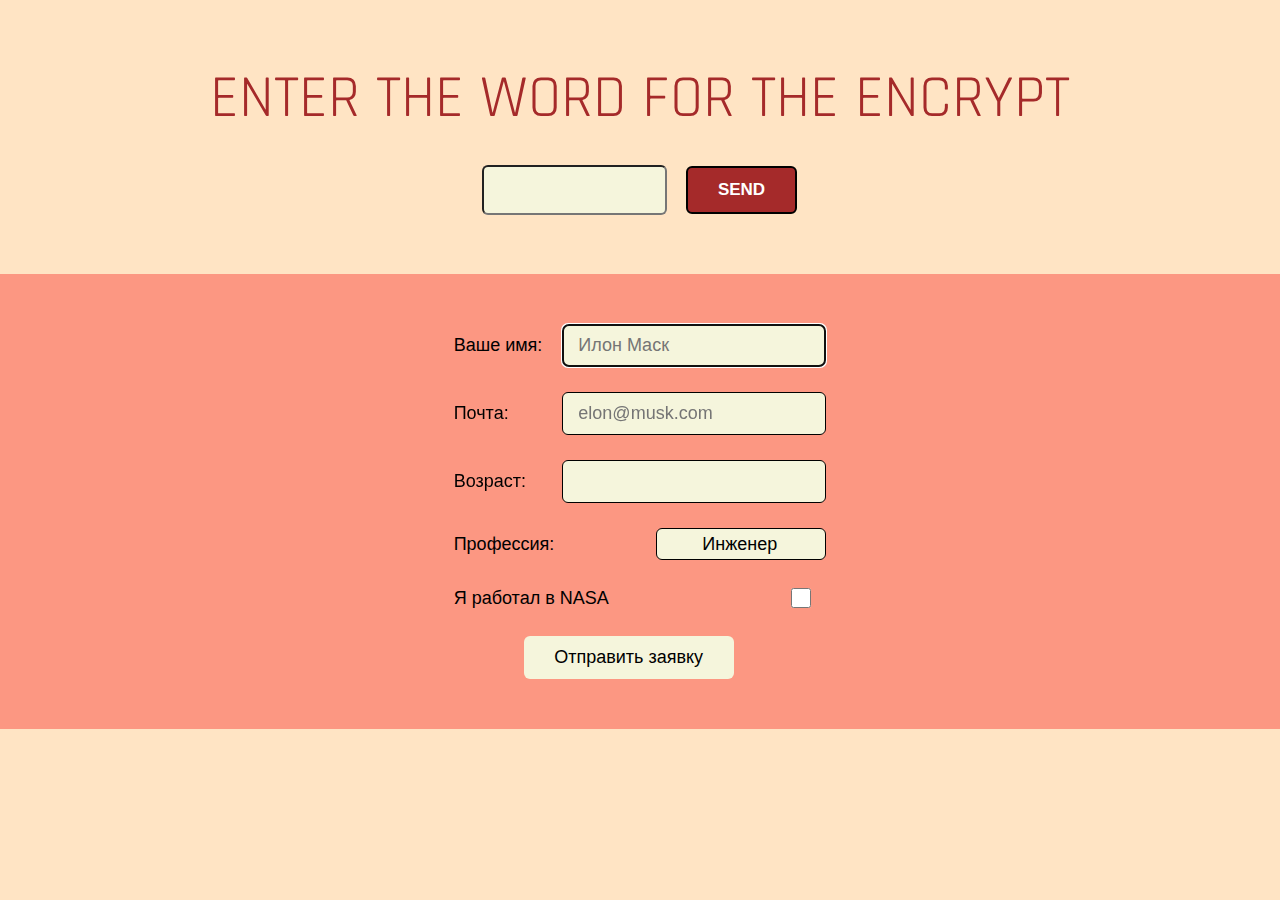
==== index.html @ e7bf3984 "end day reading" ====
<!DOCTYPE html>
<html>
  <head>
    <meta charset="utf-8">
    <title>Encrypt</title>
    <link rel="stylesheet" type="text/css" href="style.css">
    <link rel="icon" href="naruto.png" type="image/x-icon">

    <link rel="preconnect" href="https://fonts.googleapis.com">
    <link rel="preconnect" href="https://fonts.gstatic.com" crossorigin>
    <link href="https://fonts.googleapis.com/css2?family=Rajdhani:wght@300;400&display=swap" rel="stylesheet">

    <script type="text/javascript" src="script.js"></script>
    <script type="text/javascript" src="script2.js"></script>
    <script type="text/javascript" src="script3.js"></script>
  </head>

  <body>
    
    <div class="title"><p class="text">Enter the word for the Encrypt</p></div>
    <div class="form">
      <input class='form' id='' type="text">
      <button class="button" id="">Send</button>
    </div>
    <div class="result"></div>



    <div class="test__form">
      <form id="mars-once" action="/apply/" method="POST">
        <label>
          Ваше имя:
          <input class="input__test" type="text" name="name" id="name" placeholder="Илон Маск" required autofocus>
        </label>
      
        <label>
          Почта:
          <input class="input__test" type="email" name="email" id="email" placeholder="elon@musk.com" required>
        </label>
      
        <label>
          Возраст:
          <input class="input__test" type="number" name="age" required>
        </label>
      
        <label>
          Профессия:
          <select class="select" name="specialization" required>
            <option value="engineer" selected>Инженер</option>
            <option value="scientist">Учёный</option>
            <option value="psychologist">Психолог</option>
            <option value="other">Другая</option>
          </select>
        </label>
      
        <label>
          Я работал в NASA
          <input class="checkbox" type="checkbox" name="nasa-experience" value="1">
        </label>
      
        <!-- <label>
          Фото:
          <input type="file" accept="image/jpeg" name="photo" required>
        </label> -->
      
        <button class="btn__test" type="submit">Отправить заявку</button>
      </form>
    </div>

  </body>
</html>
---- style.css ----
body {
    background-color: bisque;
    margin: 0;
}

.title {
    display: flex;
    justify-content: center;
}

input {
    background-color: beige;
}

.form {
    display: flex;
    justify-content: center;
    margin: 9px;
    border-radius: 6px;
}

.text {
    color: brown;
    font-family: 'Rajdhani', sans-serif;
    font-weight: 400;
    font-size: 60px;
    text-transform: uppercase;
    margin-bottom: 10px;
}

.button {
    display: inline-flex;
    margin: 10px;
    text-decoration: none;
    border: 2px solid #000;
    position: relative;
    overflow: hidden;
    font-size: 17px;
    line-height: 20px;
    padding: 12px 30px;
    color: #FFF;
    font-weight: bold;
    text-transform: uppercase; 
    font-family: 'Roboto', Тahoma, sans-serif;
    background: brown;
    transition: box-shadow 0.3s, transform 0.3s;
    cursor: pointer;
    border-radius: 6px;
}

.test__form {
    padding: 50px;
    margin-top: 50px;
    display: flex;
    align-items: center;
    justify-content: center;
    background-color: #FC9782;
    color: #000;
    font-family: "Roboto", sans-serif;
    font-size: 18px;
}

label {
    display: flex;
    align-items: center;
    justify-content: space-between;
    margin-bottom: 25px;
}

.input__test {
    border: 1px solid #000;
    border-radius: 6px;
    padding: 10px 15px;
    background-color: beige;
    color: #000;
    font-family: inherit;
    font-size: inherit;
    font-weight: 300;
    -webkit-appearance: none;
    appearance: none;
    margin-left: 20px;
}

.select {
    position: relative;
    border: 1px solid #ffffff;
    border-radius: 6px;
    padding: 5px 45px;
    background-color: beige;
    color: #000;
    font-family: inherit;
    font-size: inherit;
    font-weight: 300;
    cursor: pointer;
    -webkit-appearance: none;
    appearance: none;
    border: 1px solid #000;
}

.checkbox {
    width: 20px;
    height: 20px;
    margin-right: 15px;
    background-color: beige;
}

.btn__test {
    display: block;
    min-width: 210px;
    border: 2px solid transparent;
    border-radius: 6px;
    margin-left: 70px;
    padding: 9px 15px;
    color: #000000;
    font-size: 18px;
    font-weight: 300;
    font-family: inherit;
    transition: background-color 0.2s linear;
    background-color: beige;
}

.btn__test-yellow {
    background-color: #FFD829;
}

.btn__test:disabled {
    opacity: 0.5;
    cursor: not-allowed;
}
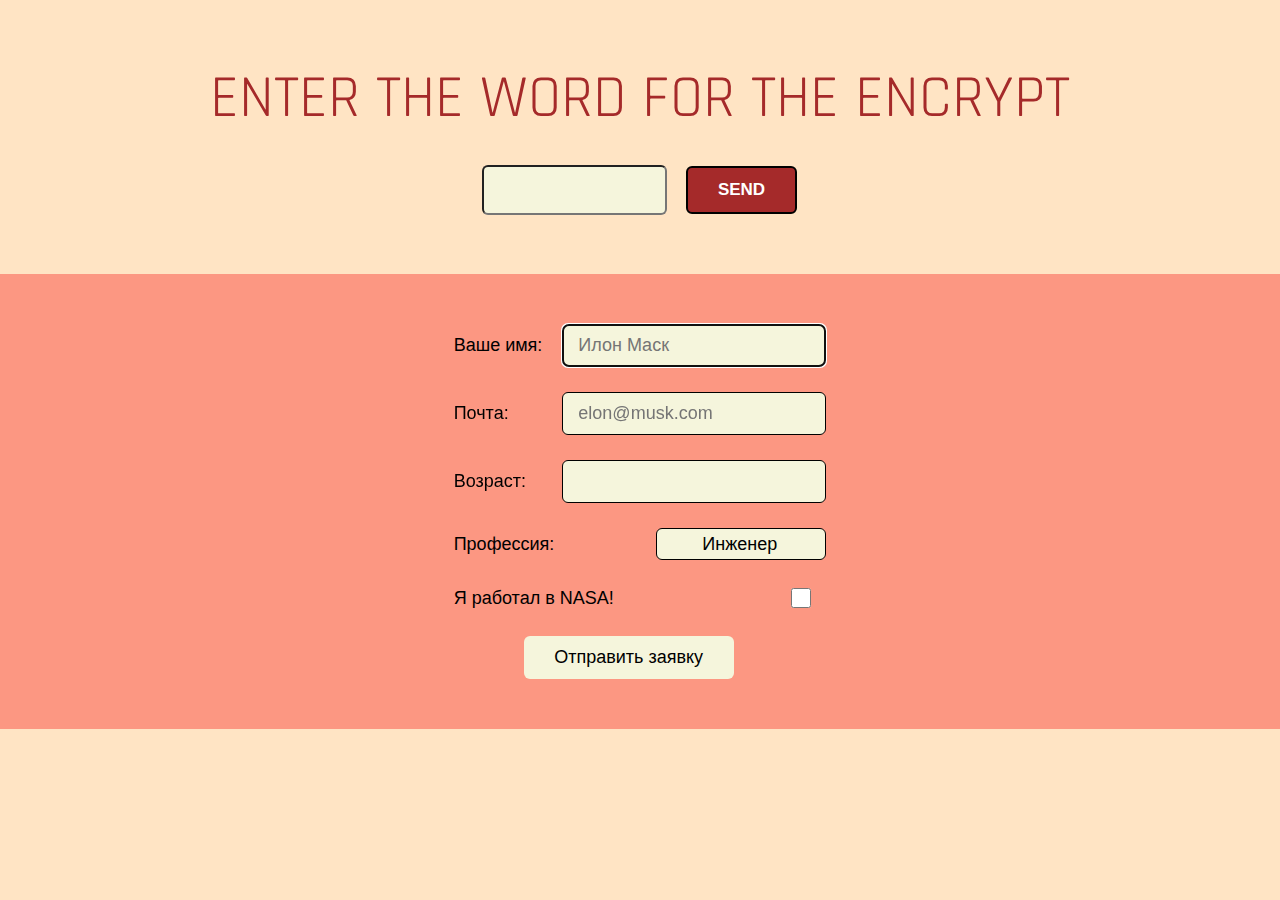
==== commit 28ef0b6e: "rsv" ====
--- a/index.html
+++ b/index.html
@@ -54,7 +54,7 @@
         </label>
       
         <label>
-          Я работал в NASA
+          Я работал в NASA!
           <input class="checkbox" type="checkbox" name="nasa-experience" value="1">
         </label>
       
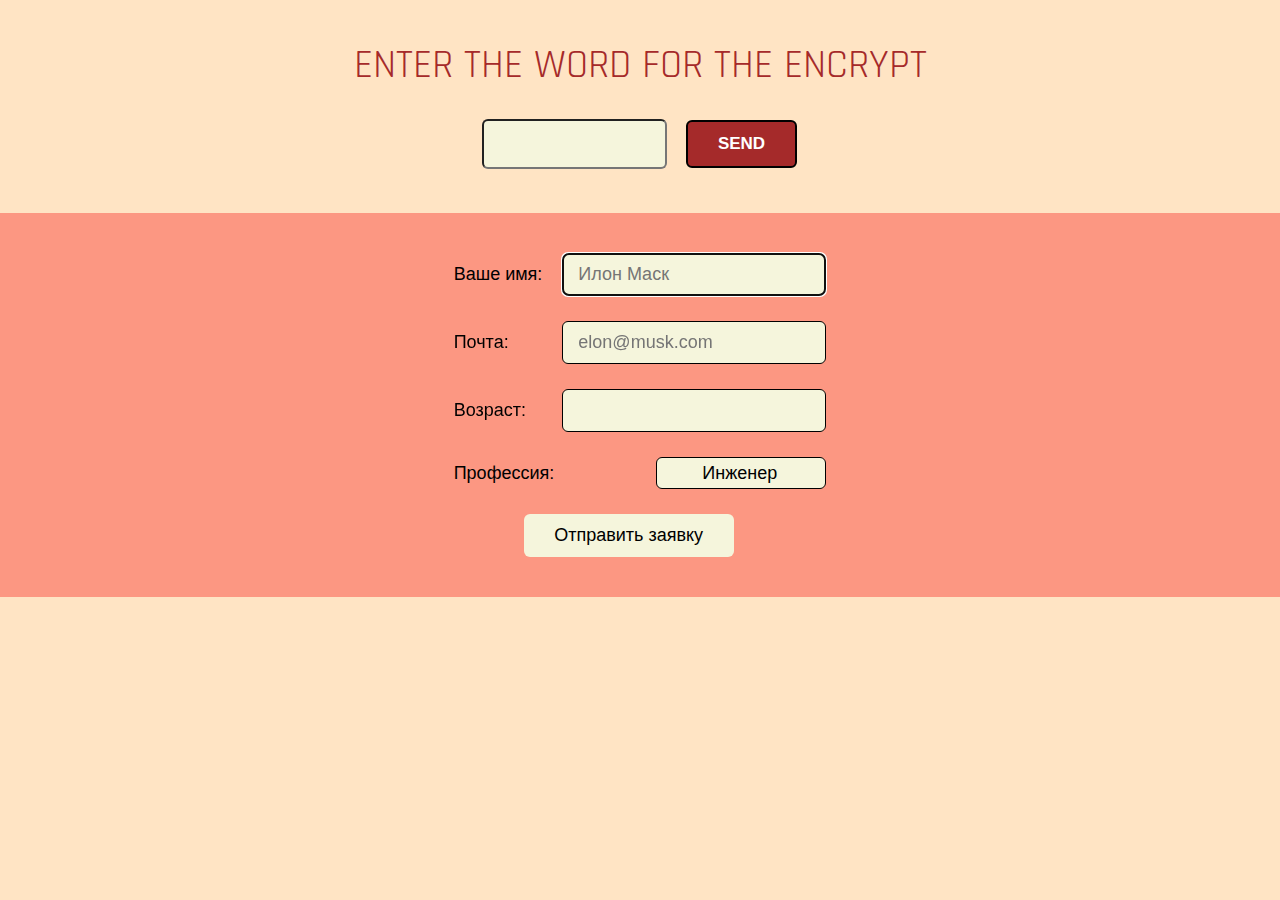
==== commit 27904858: "redesign" ====
--- a/index.html
+++ b/index.html
@@ -4,29 +4,29 @@
     <meta charset="utf-8">
     <title>Encrypt</title>
     <link rel="stylesheet" type="text/css" href="style.css">
-    <link rel="icon" href="naruto.png" type="image/x-icon">
+    <link rel="icon" href="shield.png" type="image/x-icon">
 
     <link rel="preconnect" href="https://fonts.googleapis.com">
     <link rel="preconnect" href="https://fonts.gstatic.com" crossorigin>
     <link href="https://fonts.googleapis.com/css2?family=Rajdhani:wght@300;400&display=swap" rel="stylesheet">
 
     <script type="text/javascript" src="script.js"></script>
-    <script type="text/javascript" src="script2.js"></script>
     <script type="text/javascript" src="script3.js"></script>
   </head>
 
   <body>
     
     <div class="title"><p class="text">Enter the word for the Encrypt</p></div>
+
     <div class="form">
-      <input class='form' id='' type="text">
-      <button class="button" id="">Send</button>
-    </div>
+        <input class='form' id='' type="text">
+        <button class="button" id="">Send</button>
+      </div>
     <div class="result"></div>
 
 
+    <div class="test__form">
 
-    <div class="test__form">
       <form id="mars-once" action="/apply/" method="POST">
         <label>
           Ваше имя:
@@ -53,19 +53,11 @@
           </select>
         </label>
       
-        <label>
-          Я работал в NASA!
-          <input class="checkbox" type="checkbox" name="nasa-experience" value="1">
-        </label>
-      
-        <!-- <label>
-          Фото:
-          <input type="file" accept="image/jpeg" name="photo" required>
-        </label> -->
-      
         <button class="btn__test" type="submit">Отправить заявку</button>
       </form>
     </div>
 
+    <script src="script2.js"></script>
+
   </body>
 </html>
--- a/style.css
+++ b/style.css
@@ -23,7 +23,7 @@
     color: brown;
     font-family: 'Rajdhani', sans-serif;
     font-weight: 400;
-    font-size: 60px;
+    font-size: 40px;
     text-transform: uppercase;
     margin-bottom: 10px;
 }
@@ -49,8 +49,8 @@
 }
 
 .test__form {
-    padding: 50px;
-    margin-top: 50px;
+    padding: 40px;
+    margin-top: 35px;
     display: flex;
     align-items: center;
     justify-content: center;
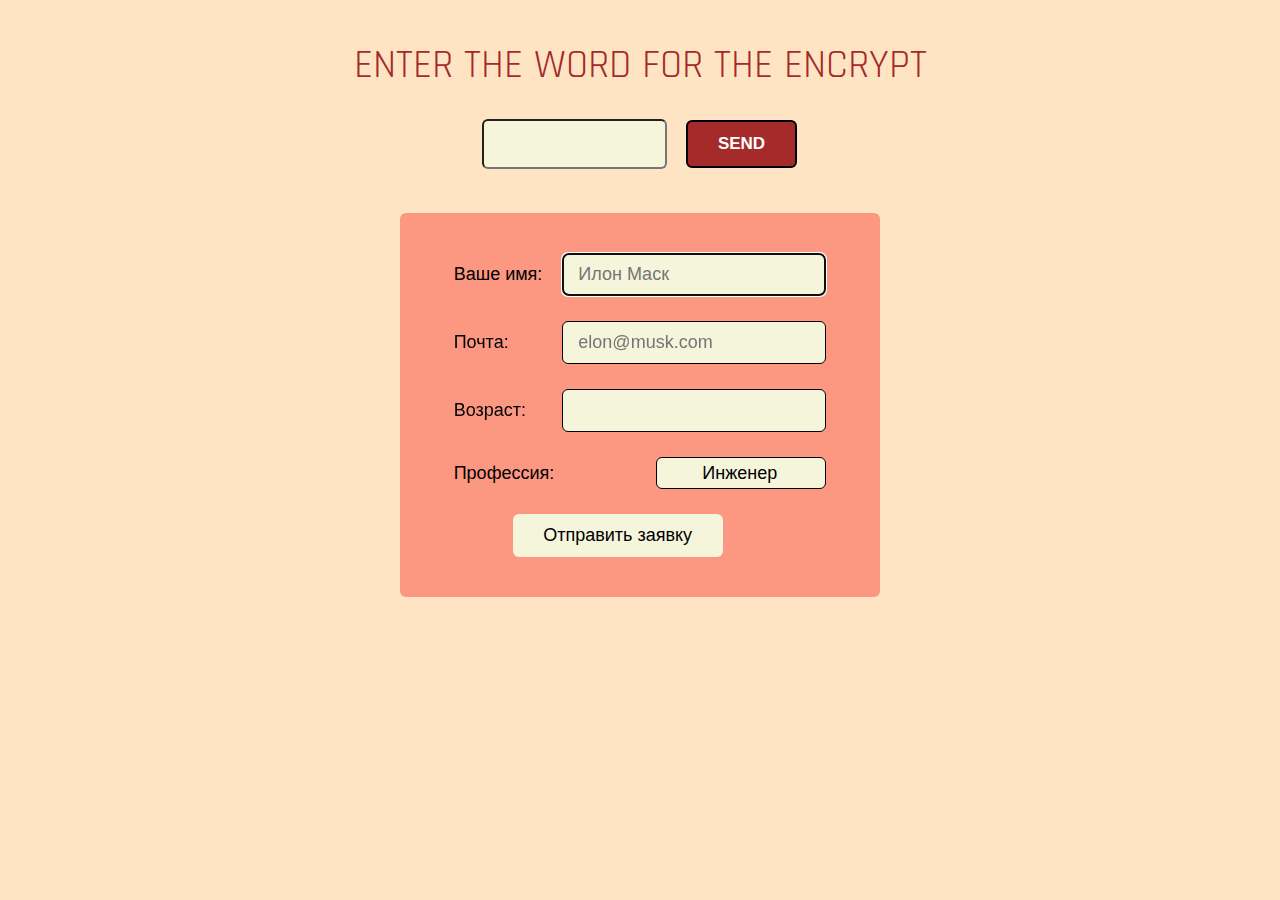
==== commit e0e47c84: "formProgress2" ====
--- a/index.html
+++ b/index.html
@@ -54,6 +54,7 @@
         </label>
       
         <button class="btn__test" type="submit">Отправить заявку</button>
+        <div id="loader" class="hidden">Отправляем...</div>
       </form>
     </div>
 
--- a/style.css
+++ b/style.css
@@ -56,8 +56,12 @@
     justify-content: center;
     background-color: #FC9782;
     color: #000;
+    width: 400px;
     font-family: "Roboto", sans-serif;
     font-size: 18px;
+    margin-left: auto;
+    margin-right: auto;
+    border-radius: 6px;
 }
 
 label {
@@ -109,7 +113,7 @@
     min-width: 210px;
     border: 2px solid transparent;
     border-radius: 6px;
-    margin-left: 70px;
+    margin-left: 59px;
     padding: 9px 15px;
     color: #000000;
     font-size: 18px;
@@ -126,4 +130,8 @@
 .btn__test:disabled {
     opacity: 0.5;
     cursor: not-allowed;
+}
+
+.hidden {
+    display:none;
 }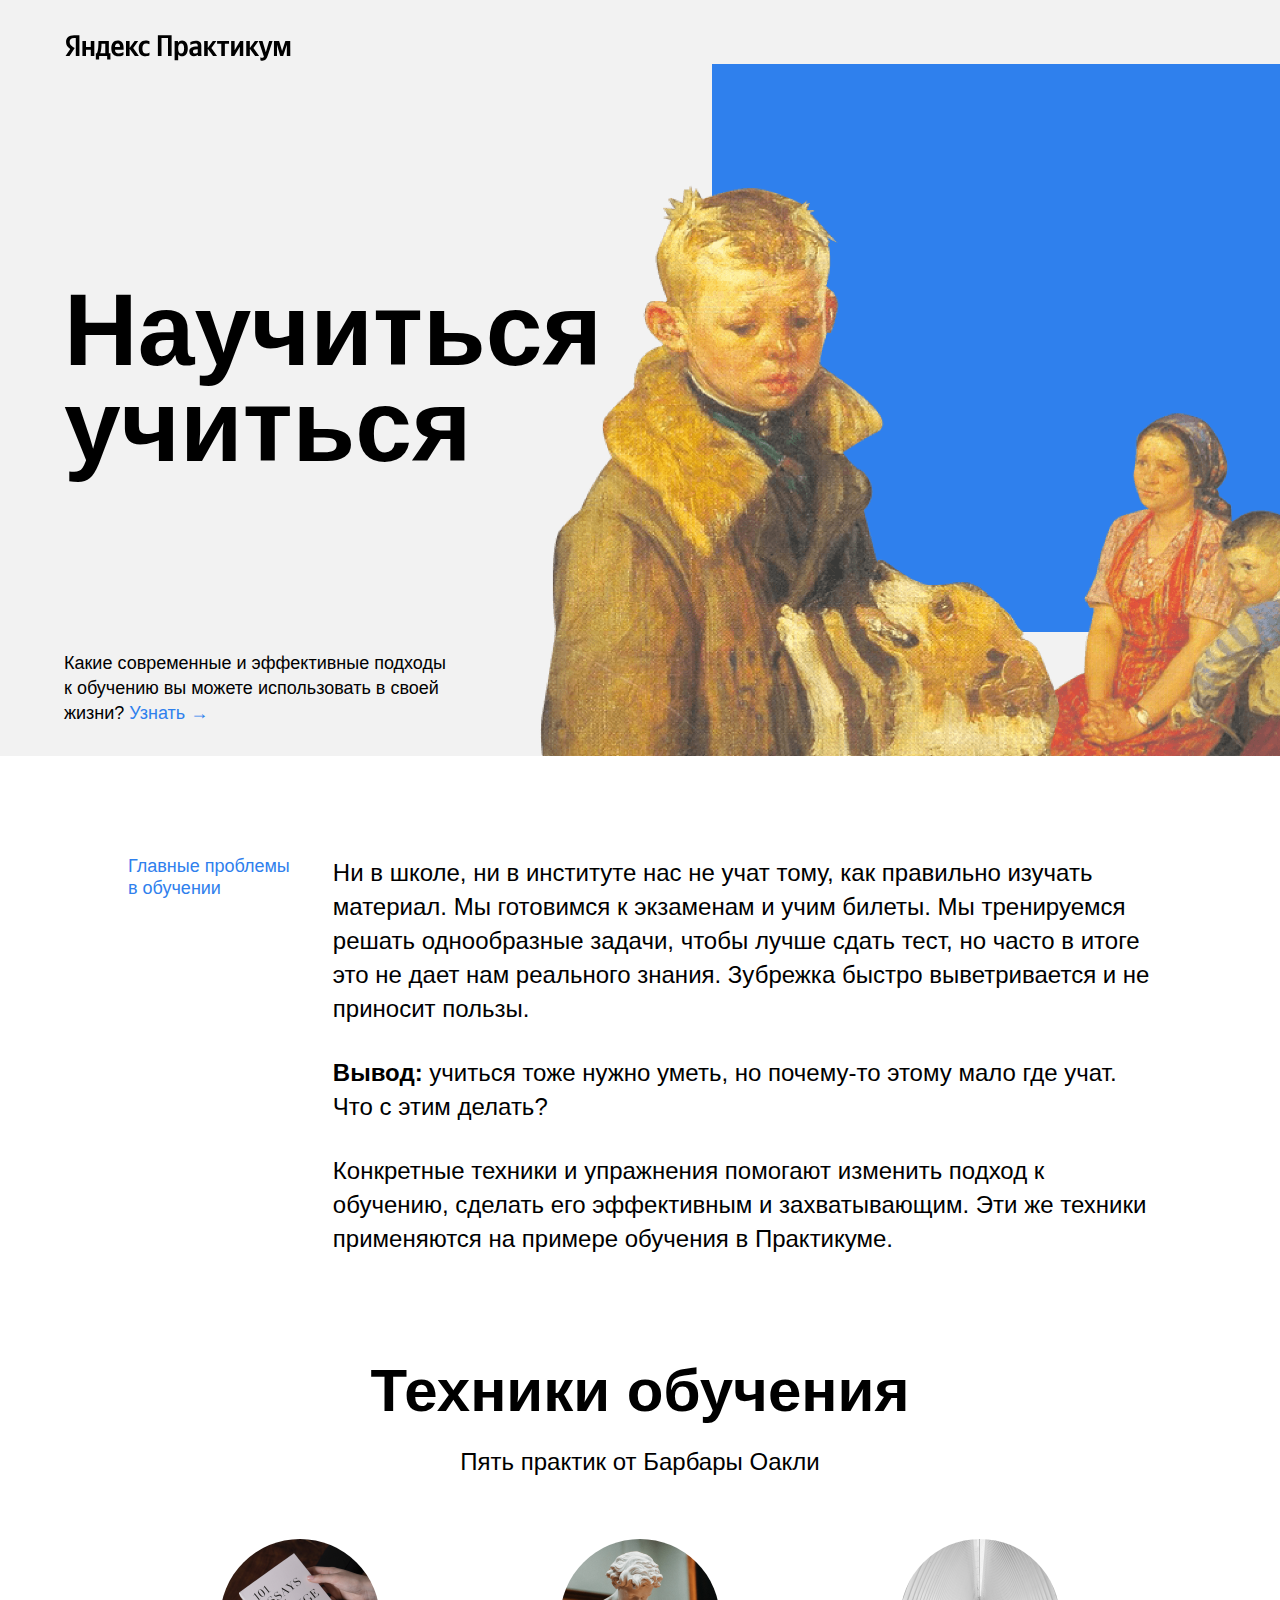
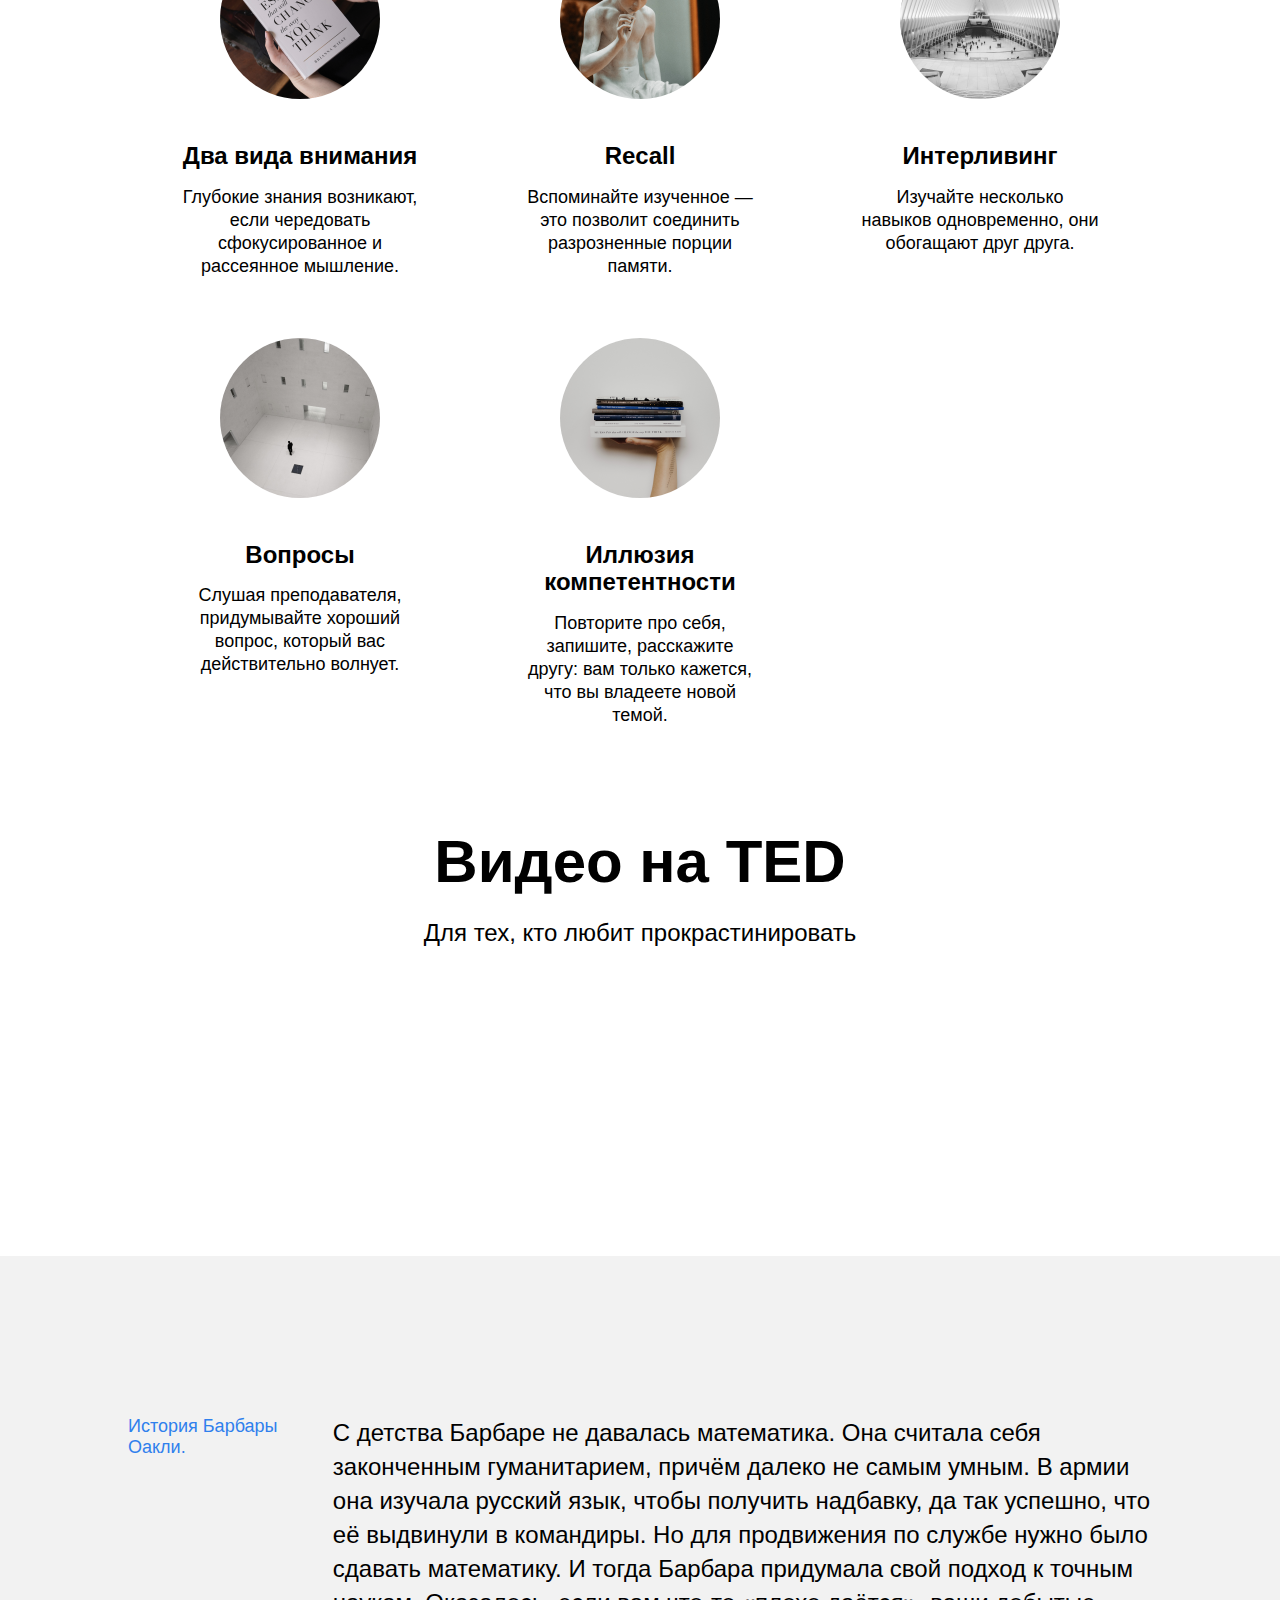
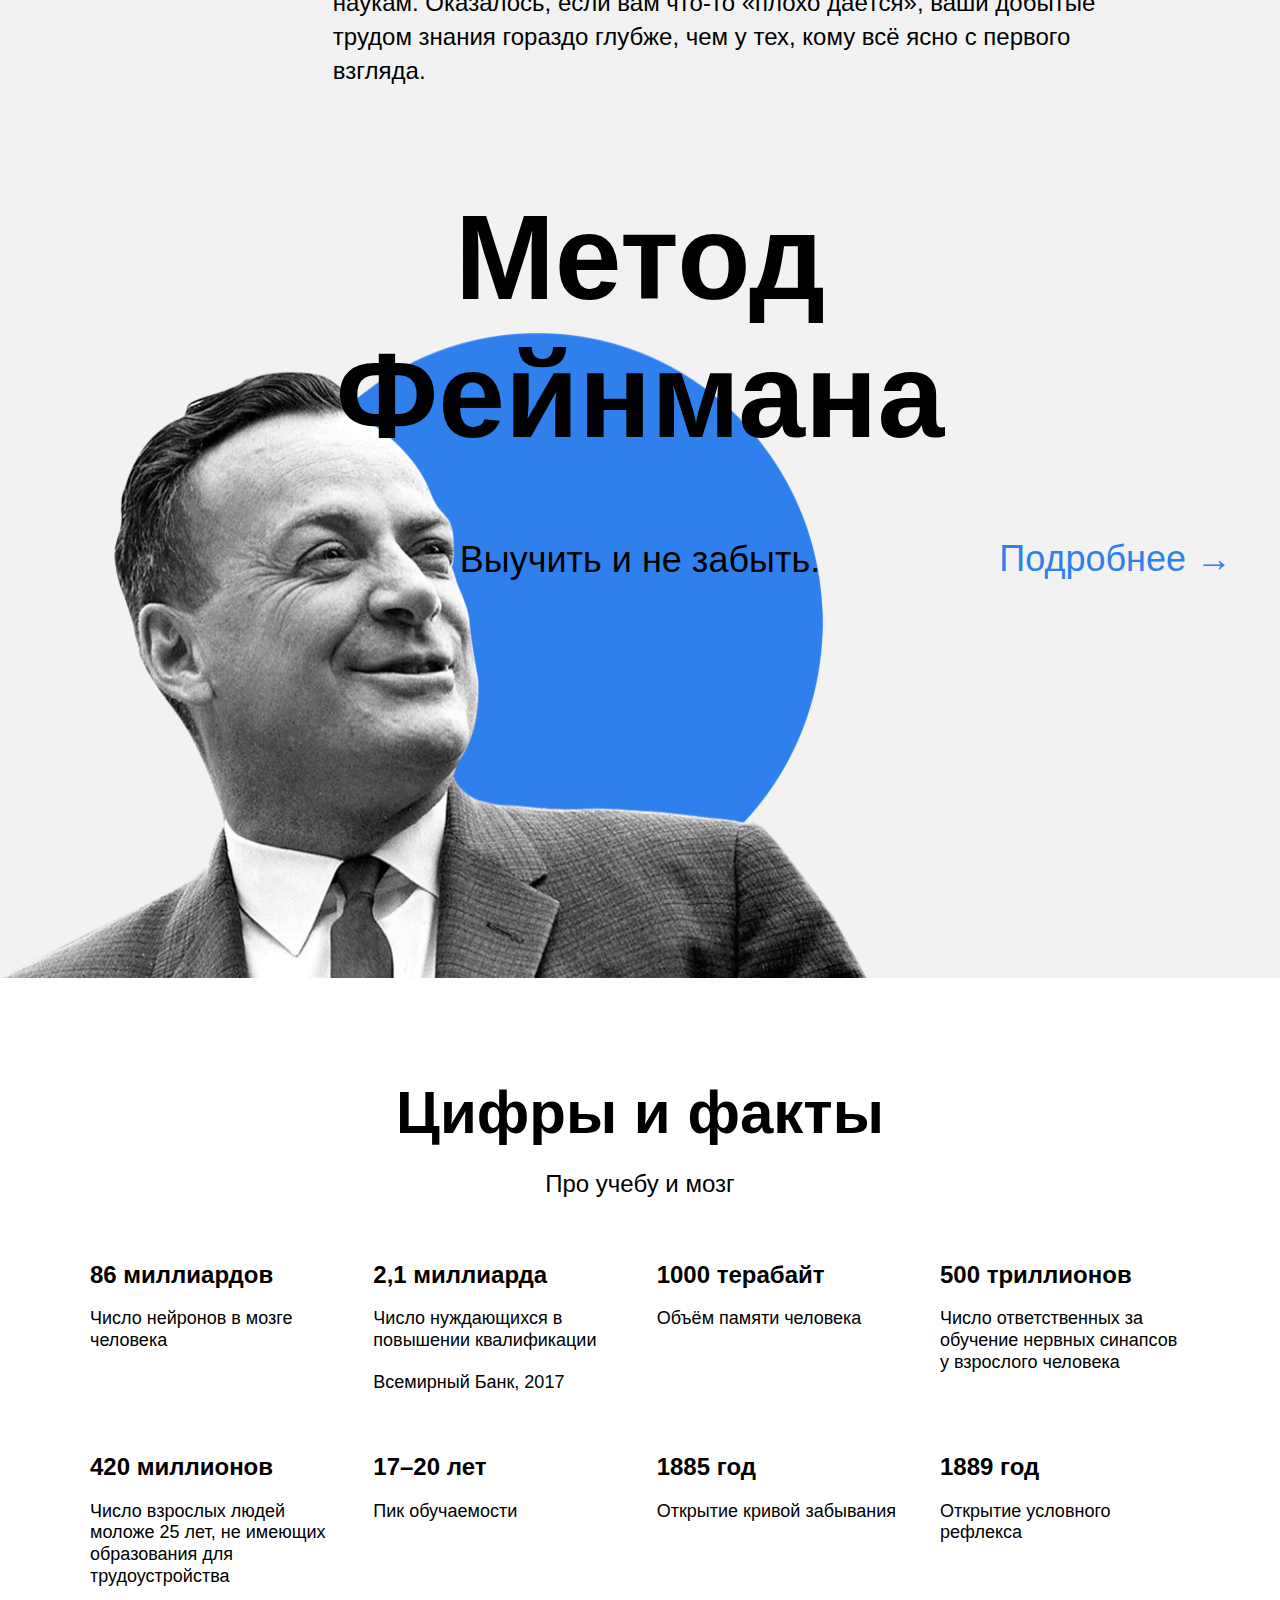
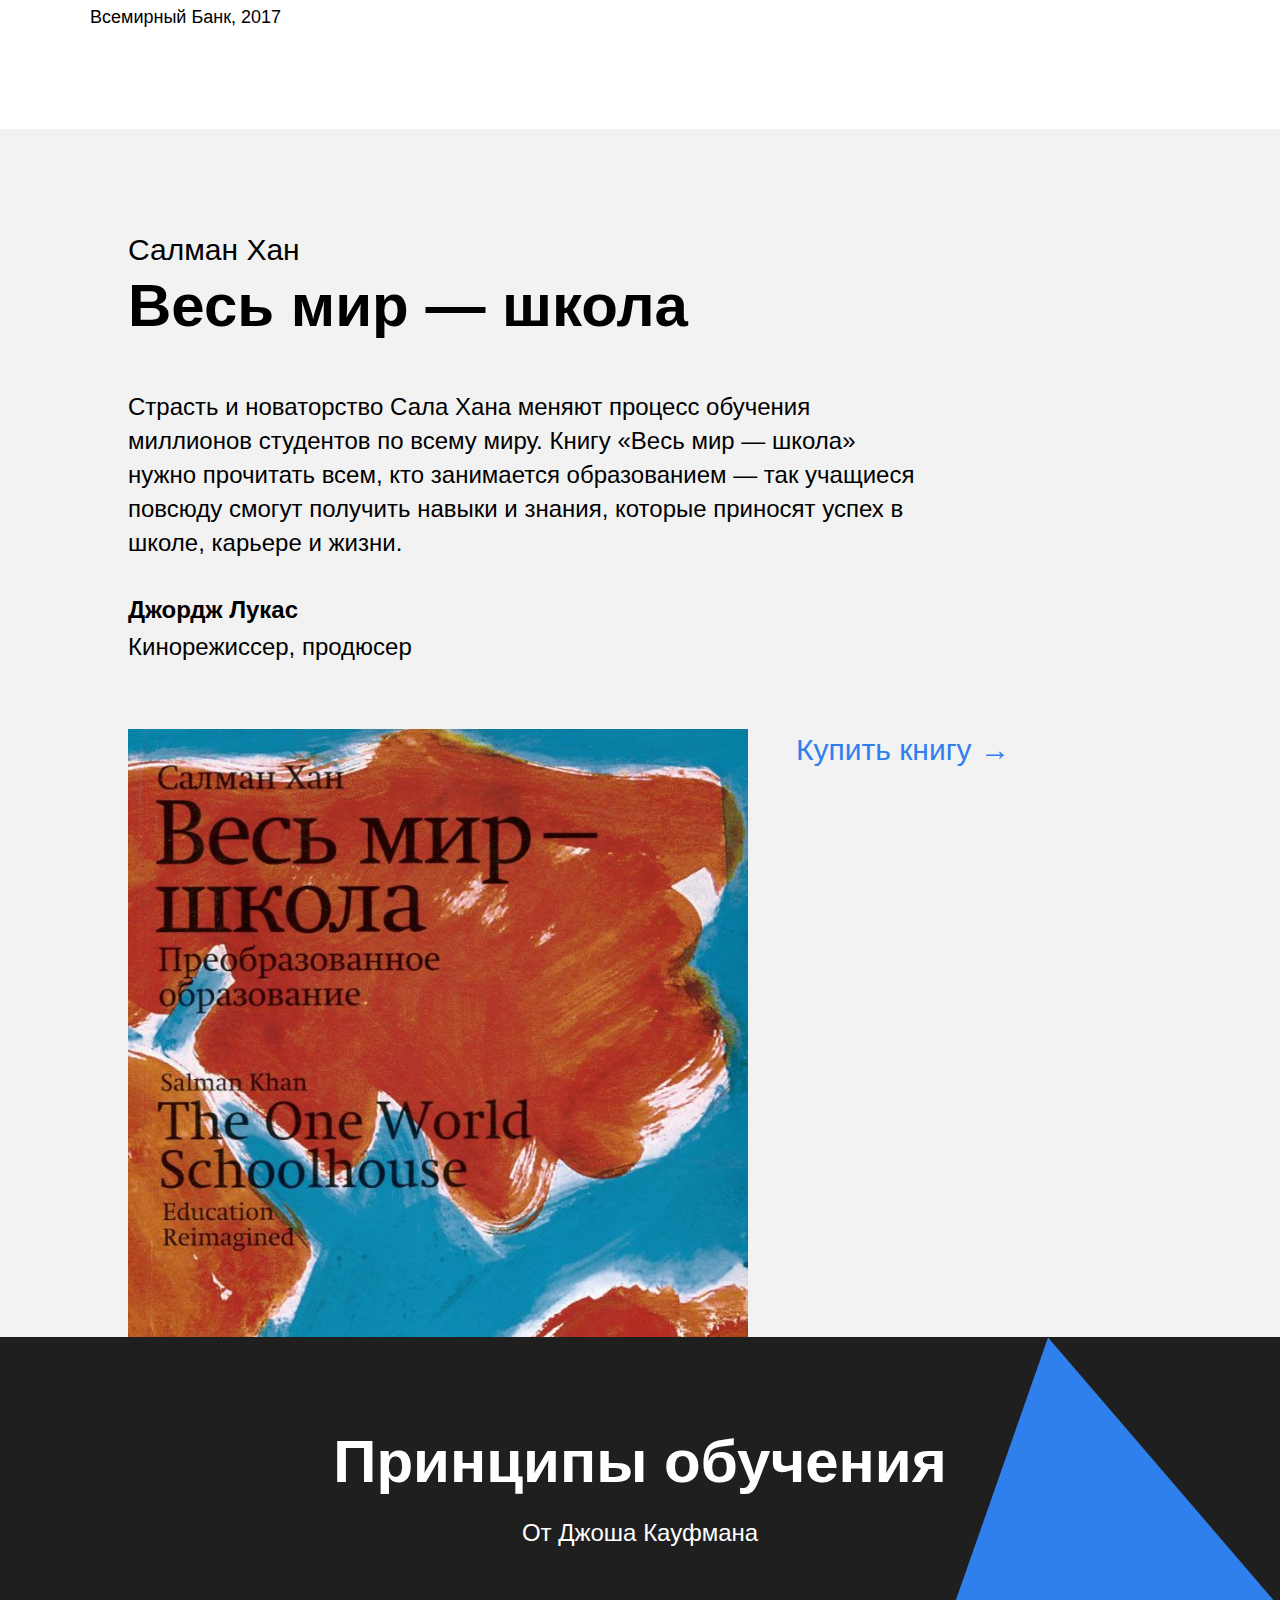
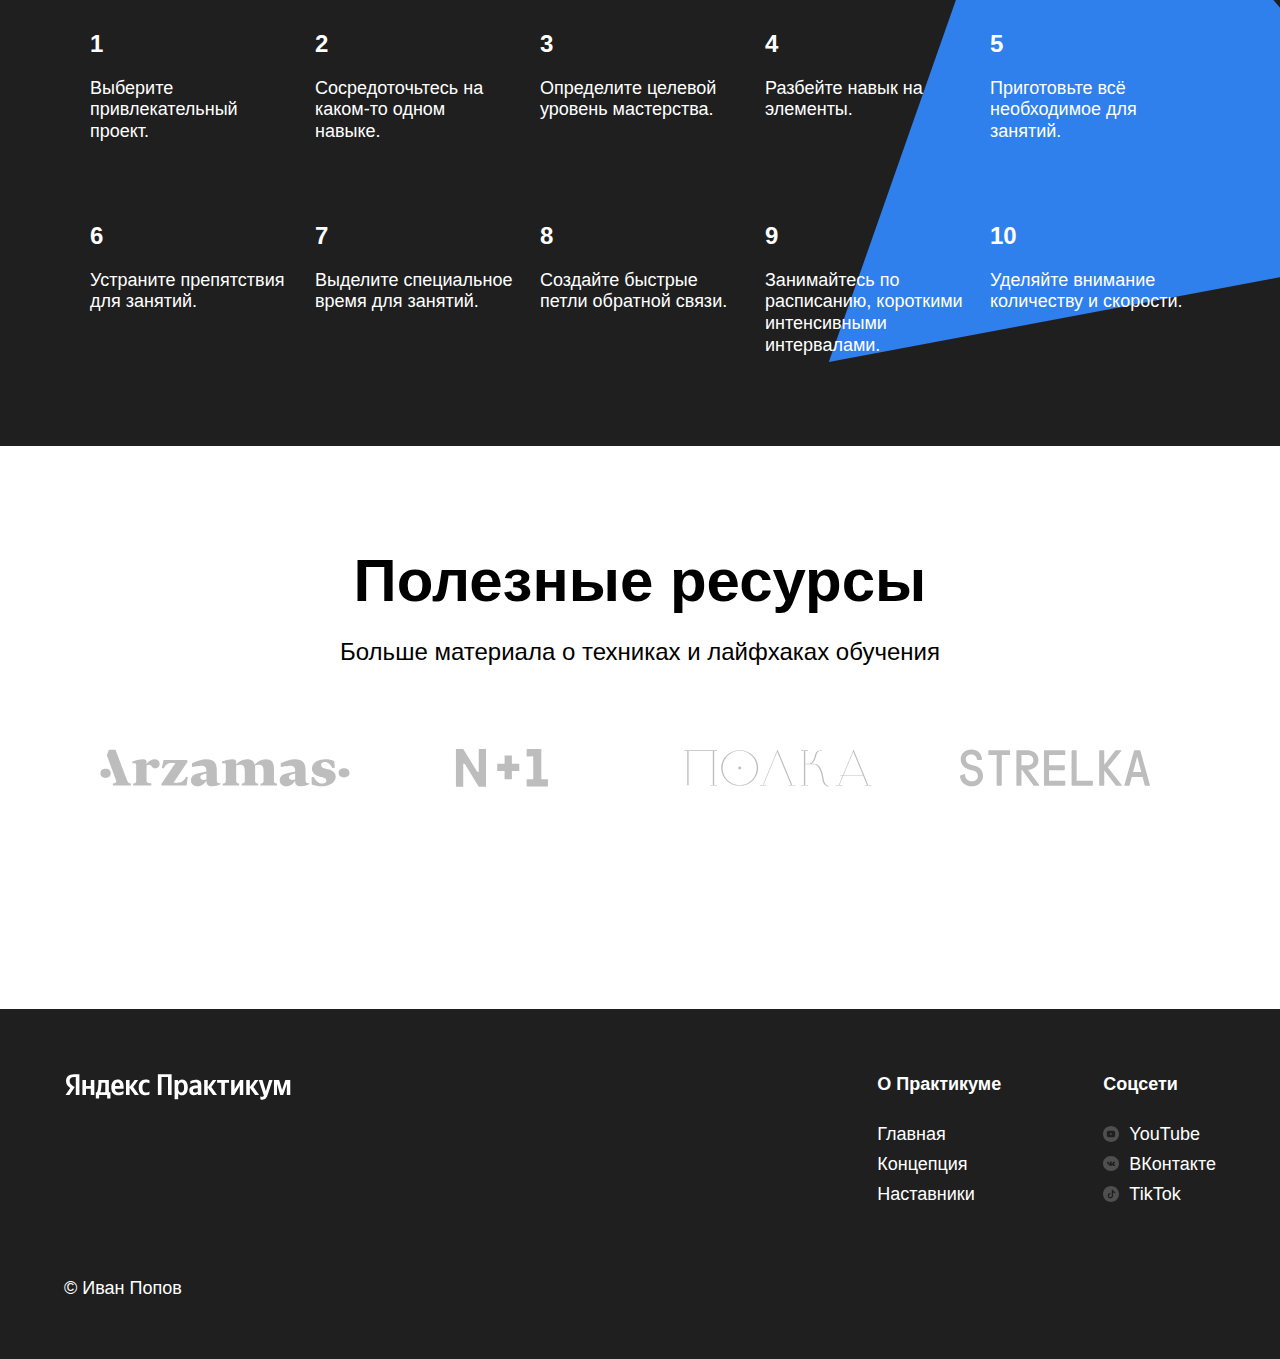
==== commit 1ec1c738: "add my site from education knowledge" ====
--- a/index.html
+++ b/index.html
@@ -1,64 +1,269 @@
-<!DOCTYPE html>
-<html>
-  <head>
-    <meta charset="utf-8">
-    <title>Encrypt</title>
-    <link rel="stylesheet" type="text/css" href="style.css">
-    <link rel="icon" href="shield.png" type="image/x-icon">
-
-    <link rel="preconnect" href="https://fonts.googleapis.com">
-    <link rel="preconnect" href="https://fonts.gstatic.com" crossorigin>
-    <link href="https://fonts.googleapis.com/css2?family=Rajdhani:wght@300;400&display=swap" rel="stylesheet">
-
-    <script type="text/javascript" src="script.js"></script>
-    <script type="text/javascript" src="script3.js"></script>
-  </head>
-
-  <body>
-    
-    <div class="title"><p class="text">Enter the word for the Encrypt</p></div>
-
-    <div class="form">
-        <input class='form' id='' type="text">
-        <button class="button" id="">Send</button>
-      </div>
-    <div class="result"></div>
-
-
-    <div class="test__form">
-
-      <form id="mars-once" action="/apply/" method="POST">
-        <label>
-          Ваше имя:
-          <input class="input__test" type="text" name="name" id="name" placeholder="Илон Маск" required autofocus>
-        </label>
-      
-        <label>
-          Почта:
-          <input class="input__test" type="email" name="email" id="email" placeholder="elon@musk.com" required>
-        </label>
-      
-        <label>
-          Возраст:
-          <input class="input__test" type="number" name="age" required>
-        </label>
-      
-        <label>
-          Профессия:
-          <select class="select" name="specialization" required>
-            <option value="engineer" selected>Инженер</option>
-            <option value="scientist">Учёный</option>
-            <option value="psychologist">Психолог</option>
-            <option value="other">Другая</option>
-          </select>
-        </label>
-      
-        <button class="btn__test" type="submit">Отправить заявку</button>
-        <div id="loader" class="hidden">Отправляем...</div>
-      </form>
-    </div>
-
-    <script src="script2.js"></script>
-
-  </body>
-</html>
+<!DOCTYPE html>
+<html lang="ru">
+<head>
+  <meta charset="UTF-8">
+  <meta name="viewport" content="width=device-width, initial-scale=1.0">
+  <title>Научиться учиться</title>
+  <link rel="stylesheet" href="./pages/index.css">
+  <link rel="icon" href="./images/favicon.png" type="image/x-icon">
+</head>
+
+<body class="page">
+
+  <header class="header">
+    <img class="logo logo_place_header" src="./images/logo_place_header.svg" alt="логотип Яндекс Практикума">
+    <h1 class="header__title">Научиться учиться</h1>
+    <p class="header__subtitle">
+      Какие современные и эффективные подходы к обучению вы можете использовать в своей жизни?
+      <a href="#" class="header__link link-opacity">Узнать →</a>
+    </p>
+    <img class="header__main-illustration" src="./images/header-image.png" alt="картина 'Опять двойка'">
+    <div class="header__square-pic rotation"></div>
+  </header>
+
+  <main>
+    <section class="description" aria-label="две колонки">
+      <article class="two-columns">
+        <h2 class="two-columns__brief">Главные проблемы в обучении</h2>
+        <div class="two-columns__main-text">
+          <p class="two-columns__paragraph">
+            Ни в школе, ни в институте нас не учат тому, как правильно изучать материал.
+            Мы готовимся к экзаменам и учим билеты. Мы тренируемся решать однообразные задачи,
+            чтобы лучше сдать тест, но часто в итоге это не дает нам реального знания.
+            Зубрежка быстро выветривается и не приносит пользы.
+          </p>
+          <p class="two-columns__paragraph">
+            <span class="two-columns__span-accent">Вывод:</span> учиться тоже нужно уметь, но почему-то этому мало где учат. Что с этим делать?
+          </p>
+          <p class="two-columns__paragraph">
+            Конкретные техники и упражнения помогают изменить подход к обучению, сделать его
+            эффективным и захватывающим. Эти же техники применяются на примере обучения в Практикуме.
+          </p>
+        </div>
+      </article>
+    </section>
+
+    <section class="techniques">
+      <div class="techniques__container">
+        <h2 class="section-title">Техники обучения</h2>
+        <p class="section-subtitle">Пять практик от Барбары Оакли</p>
+
+        <ul class="cards">
+          <li class="cards__item">
+            <img class="cards__image" src="./images/cards-attention.png" alt="фото обложки книги про внимание">
+            <h3 class="cards__title">Два вида внимания</h3>
+            <p class="cards__description">Глубокие знания возникают, если чередовать сфокусированное и рассеянное мышление.</p>
+          </li>
+          <li class="cards__item">
+            <img class="cards__image" src="./images/cards-recall.png" alt="фото скульптуры">
+            <h3 class="cards__title">Recall</h3>
+            <p class="cards__description">Вспоминайте изученное — это позволит соединить разрозненные порции памяти.</p>
+          </li>
+          <li class="cards__item">
+            <img class="cards__image" src="./images/cards-interliving.png" alt="фото большого здания изнутри">
+            <h3 class="cards__title">Интерливинг</h3>
+            <p class="cards__description">Изучайте несколько навыков одновременно, они обогащают друг друга.</p>
+          </li>
+          <li class="cards__item">
+            <img class="cards__image" src="./images/cards-question.png" alt="фото человека в пустой комнате">
+            <h3 class="cards__title">Вопросы</h3>
+            <p class="cards__description">Слушая преподавателя, придумывайте хороший вопрос, который вас действительно волнует.</p>
+          </li>
+          <li class="cards__item">
+            <img class="cards__image" src="./images/cards-competence.png" alt="фото книг в руке">
+            <h3 class="cards__title">Иллюзия компетентности</h3>
+            <p class="cards__description">Повторите про себя, запишите, расскажите другу: вам только кажется, что вы владеете новой темой.</p>
+          </li>
+        </ul>
+      </div>
+    </section>
+
+    <section class="video">
+      <h2 class="section-title">Видео на TED</h2>
+      <p class="section-subtitle">Для тех, кто любит прокрастинировать</p>
+
+      <div class="video__iframes">
+          <iframe class="video__iframe" src="https://www.youtube.com/embed/arj7oStGLkU" title="YouTube video player"
+            allow="accelerometer; autoplay; clipboard-write; encrypted-media;
+           gyroscope; picture-in-picture; web-share" allowfullscreen></iframe>
+
+          <iframe class="video__iframe" src="https://www.youtube.com/embed/5MgBikgcWnY" title="YouTube video player"
+            allow="accelerometer; autoplay; clipboard-write; encrypted-media;
+           gyroscope; picture-in-picture; web-share" allowfullscreen></iframe>
+      </div>
+
+    </section>
+
+    <section class="oakley">
+      <article class="two-columns">
+        <h2 class="two-columns__brief">История Барбары Оакли.</h2>
+        <div class="two-columns__main-text">
+          <p class="two-columns__paragraph">
+            С детства Барбаре не давалась математика. Она считала себя законченным гуманитарием, причём далеко не самым умным.
+            В армии она изучала русский язык, чтобы получить надбавку, да так успешно, что её выдвинули в командиры. Но для продвижения по службе нужно было сдавать математику.
+            И тогда Барбара придумала свой подход к точным наукам. Оказалось, если вам что-то «плохо даётся», ваши добытые трудом знания гораздо глубже, чем у тех, кому всё ясно с первого взгляда.
+          </p>
+        </div>
+      </article>
+    </section>
+
+    <section class="feynman">
+      <h2 class="feynman__title">Метод Фейнмана</h2>
+      <p class="feynman__subtitle">Выучить и не забыть.</p>
+      <a href="#" target="_blank" class="feynman__link link-opacity">Подробнее →</a>
+      <img class="feynman__image" src="./images/feynman.png" alt="фото Фейнмана">
+    </section>
+
+    <section class="digits">
+      <h2 class="section-title">Цифры и факты</h2>
+      <p class="section-subtitle">Про учебу и мозг</p>
+      <ul class="table">
+        <li class="table__cell">
+          <h3 class="table__heading">86 миллиардов</h3>
+          <p class="table__text">Число нейронов в мозге человека</p>
+        </li>
+        <li class="table__cell">
+          <h3 class="table__heading">2,1 миллиарда</h3>
+          <p class="table__text">Число нуждающихся в повышении квалификации</p>
+          <p class="table__text">Всемирный Банк, 2017</p>
+        </li>
+        <li class="table__cell">
+          <h3 class="table__heading">1000 терабайт</h3>
+          <p class="table__text">Объём памяти человека</p>
+        </li>
+        <li class="table__cell">
+          <h3 class="table__heading">500 триллионов</h3>
+          <p class="table__text">Число ответственных за обучение нервных синапсов у взрослого человека</p>
+        </li>
+        <li class="table__cell">
+          <h3 class="table__heading">420 миллионов</h3>
+          <p class="table__text">Число взрослых людей моложе 25 лет, не имеющих образования для трудоустройства</p>
+          <p class="table__text">Всемирный Банк, 2017</p>
+        </li>
+        <li class="table__cell">
+          <h3 class="table__heading">17–20 лет</h3>
+          <p class="table__text">Пик обучаемости</p>
+        </li>
+        <li class="table__cell">
+          <h3 class="table__heading">1885 год</h3>
+          <p class="table__text">Открытие кривой забывания</p>
+        </li>
+        <li class="table__cell">
+          <h3 class="table__heading">1889 год</h3>
+          <p class="table__text">Открытие условного рефлекса</p>
+        </li>
+      </ul>
+    </section>
+
+    <section class="khan">
+      <div class="khan__container">
+        <p class="khan__author">Салман Хан</p>
+        <h2 class="khan__title">Весь мир — школа</h2>
+        <p class="khan__quote">Страсть и новаторство Сала Хана меняют процесс обучения миллионов студентов по всему миру.
+          Книгу «Весь мир — школа» нужно прочитать всем, кто занимается образованием — так учащиеся повсюду смогут получить навыки и знания,
+          которые приносят успех в школе, карьере и жизни.</p>
+        <p class="khan__quote-author">Джордж Лукас</p>
+        <p class="khan__quote-author-subline">Кинорежиссер, продюсер</p>
+        <div class="khan__book-container">
+          <img class="khan__book-pic" src="./images/khan-book.jpg" alt="обложка книги Весь мир - школа">
+          <a href="#" target="_blank" class="khan__buy-link link-opacity">Купить книгу →</a>
+        </div>
+      </div>
+    </section>
+
+    <section class="kaufman">
+      <h2 class="section-title section-title_theme_dark">Принципы обучения</h2>
+      <p class="section-subtitle section-subtitle_theme_dark">От Джоша Кауфмана</p>
+
+      <ul class="table table_theme_dark">
+        <li class="table__cell table__cell_theme_dark">
+          <h3 class="table__heading table__heading_theme_dark">1</h3>
+          <p class="table__text table__text_theme_dark">Выберите привлекательный проект.</p>
+        </li>
+        <li class="table__cell table__cell_theme_dark">
+          <h3 class="table__heading table__heading_theme_dark">2</h3>
+          <p class="table__text table__text_theme_dark">Сосредоточьтесь на каком-то одном навыке.</p>
+        </li>
+        <li class="table__cell table__cell_theme_dark">
+          <h3 class="table__heading table__heading_theme_dark">3</h3>
+          <p class="table__text table__text_theme_dark">Определите целевой уровень мастерства.</p>
+        </li>
+        <li class="table__cell table__cell_theme_dark">
+          <h3 class="table__heading table__heading_theme_dark">4</h3>
+          <p class="table__text table__text_theme_dark">Разбейте навык на элементы.</p>
+        </li>
+        <li class="table__cell table__cell_theme_dark">
+          <h3 class="table__heading table__heading_theme_dark">5</h3>
+          <p class="table__text table__text_theme_dark">Приготовьте всё необходимое для занятий.</p>
+        </li>
+        <li class="table__cell table__cell_theme_dark">
+          <h3 class="table__heading table__heading_theme_dark">6</h3>
+          <p class="table__text table__text_theme_dark">Устраните препятствия для занятий.</p>
+        </li>
+        <li class="table__cell table__cell_theme_dark">
+          <h3 class="table__heading table__heading_theme_dark">7</h3>
+          <p class="table__text table__text_theme_dark">Выделите специальное время для занятий.</p>
+        </li>
+        <li class="table__cell table__cell_theme_dark">
+          <h3 class="table__heading table__heading_theme_dark">8</h3>
+          <p class="table__text table__text_theme_dark">Создайте быстрые петли обратной связи.</p>
+        </li>
+        <li class="table__cell table__cell_theme_dark">
+          <h3 class="table__heading table__heading_theme_dark">9</h3>
+          <p class="table__text table__text_theme_dark">Занимайтесь по расписанию, короткими интенсивными интервалами.</p>
+        </li>
+        <li class="table__cell table__cell_theme_dark">
+          <h3 class="table__heading table__heading_theme_dark">10</h3>
+          <p class="table__text table__text_theme_dark">Уделяйте внимание количеству и скорости.</p>
+        </li>
+      </ul>
+      <div class="kaufman__triangle rotation"></div>
+    </section>
+
+    <section class="resources">
+      <h2 class="section-title">Полезные ресурсы</h2>
+      <p class="section-subtitle">Больше материала о техниках и лайфхаках обучения</p>
+      <div class="resources__logo-zone">
+        <a href="#" target="_blank" class="resources__link link-opacity"><img class="resources__logo" src="./images/logo/resources-arzamas.svg" alt="журнал Арзамас"></a>
+        <a href="#" target="_blank" class="resources__link link-opacity"><img class="resources__logo" src="./images/logo/resources-n1.svg" alt="журнал Н+1"></a>
+        <a href="#" target="_blank" class="resources__link link-opacity"><img class="resources__logo" src="./images/logo/resources-polka.svg" alt="журнал Стрелка"></a>
+        <a href="#" target="_blank" class="resources__link link-opacity"><img class="resources__logo" src="./images/logo/resources-strelka.svg" alt="журнал Полка"></a>
+      </div>
+    </section>
+  </main>
+
+  <footer class="footer">
+    <div class="footer__columns">
+      <div class="footer__column footer__column_content_copyright">
+        <img class="logo logo_place_footer" src="./images/logo_place_footer.svg" alt="логотип Яндекс Практикума">
+        <p class="footer__author">&copy; Иван Попов</p>
+      </div>
+
+      <nav class="footer__column footer__column_content_info">
+        <h2 class="footer__column-heading">О Практикуме</h2>
+        <ul class="footer__column-links">
+          <li><a href="#" class="footer__column-link link-opacity">Главная</a></li>
+          <li><a href="#" class="footer__column-link link-opacity">Концепция</a></li>
+          <li><a href="#" class="footer__column-link link-opacity">Наставники</a></li>
+        </ul>
+      </nav>
+
+      <nav class="footer__column footer__column_content_social">
+        <h2 class="footer__column-heading">Соцсети</h2>
+        <ul class="footer__column-links">
+          <li>
+            <a href="#" class="footer__column-link link-opacity">
+            <img src="./images/youtube-icon.svg" alt="иконка Ютьюб" class="footer__image-social">YouTube</a></li>
+          <li>
+            <a href="#" class="footer__column-link link-opacity">
+            <img src="./images/vk_color_white.svg" alt="иконка ВКонтакте" class="footer__image-social">ВКонтакте</a></li>
+          <li>
+            <a href="#" class="footer__column-link link-opacity">
+            <img src="./images/tiktok-icon.svg" alt="иконка ТикТок" class="footer__image-social">TikTok</a></li>
+        </ul>
+      </nav>
+    </div>
+  </footer>
+
+</body>
+</html>
--- a/pages/index.css
+++ b/pages/index.css
@@ -0,0 +1,110 @@
+/* ----------------- main */
+@import url(../vendor/normalize.css);
+@import url(../blocks/page/page.css);
+
+
+/* ----------------- other */
+@import url(../blocks/rotation/rotation.css);
+@import url(../blocks/link-opacity/link-opacity.css);
+
+/* ----------------- block header */
+@import url(../blocks/header/header.css);
+@import url(../blocks/logo/logo.css);
+@import url(../blocks/logo/_place/logo_place_header.css);
+@import url(../blocks/header/__title/header__title.css);
+@import url(../blocks/header/__subtitle/header__subtitle.css);
+@import url(../blocks/header/__link/header__link.css);
+@import url(../blocks/header/__main-illustration/header__main-illustration.css);
+@import url(../blocks/header/__square-pic/header__square-pic.css);
+
+
+/* ----------------- block description */
+@import url(../blocks/description/description.css);
+@import url(../blocks/two-columns/two-columns.css);
+@import url(../blocks/two-columns/__brief/two-columns__brief.css);
+@import url(../blocks/two-columns/__main-text/two-columns__main-text.css);
+@import url(../blocks/two-columns/__paragraph/two-columns__paragraph.css);
+@import url(../blocks/two-columns/__span-accent/two-columns__span-accent.css);
+
+
+/* ----------------- block techniques */
+@import url(../blocks/techniques/techniques.css);
+@import url(../blocks/techniques/__container/techniques__container.css);
+@import url(../blocks/cards/cards.css);
+@import url(../blocks/cards/__item/cards__item.css);
+@import url(../blocks/cards/__image/cards__image.css);
+@import url(../blocks/cards/__title/cards__title.css);
+@import url(../blocks/cards/__description/cards__description.css);
+
+
+/* ----------------- block video */
+@import url(../blocks/video/video.css);
+@import url(../blocks/video/__iframes/video__iframes.css);
+@import url(../blocks/video/__iframe/video__iframe.css);
+
+
+/* ----------------- oakley  */
+@import url(../blocks/oakley/oakley.css);
+
+
+/* ----------------- block feynman */
+@import url(../blocks/feynman/feynman.css);
+@import url(../blocks/feynman/__title/feynman__title.css);
+@import url(../blocks/feynman/__subtitle/feynman__subtitle.css);
+@import url(../blocks/feynman/__link/feynman__link.css);
+@import url(../blocks/feynman/__image/feynman__image.css);
+
+
+/* ----------------- block digits */
+@import url(../blocks/digits/digits.css);
+@import url(../blocks/section-title/section-title.css);
+@import url(../blocks/section-title/_theme/section-title_theme_dark.css);
+@import url(../blocks/section-subtitle/section-subtitle.css);
+@import url(../blocks/section-subtitle/_theme/section-subtitle_theme_dark.css);
+
+@import url(../blocks/table/table.css);
+@import url(../blocks/table/__cell/table__cell.css);
+@import url(../blocks/table/__cell/_theme/table__cell_theme_dark.css);
+@import url(../blocks/table/__heading/table__heading.css);
+@import url(../blocks/table/__heading/_theme/table__heading_theme_dark.css);
+@import url(../blocks/table/__text/table__text.css);
+@import url(../blocks/table/__text/_theme/table__text_theme_dark.css);
+
+
+/* ----------------- block khan */
+@import url(../blocks/khan/khan.css);
+@import url(../blocks/khan/__container/khan__container.css);
+@import url(../blocks/khan/__author/khan__author.css);
+@import url(../blocks/khan/__title/khan__title.css);
+@import url(../blocks/khan/__quote/khan__quote.css);
+@import url(../blocks/khan/__quote-author/khan__quote-author.css);
+@import url(../blocks/khan/__quote-author-subline/khan__quote-author-subline.css);
+@import url(../blocks/khan/__book-container/khan__book-container.css);
+@import url(../blocks/khan/__book-pic/khan__book-pic.css);
+@import url(../blocks/khan/__buy-link/khan__buy-link.css);
+
+
+/* ----------------- block kaufman */
+@import url(../blocks/kaufman/kaufman.css);
+@import url(../blocks/kaufman/__triangle/kaufman__triangle.css);
+
+
+/* ----------------- block resources */
+@import url(../blocks/resources/resources.css);
+@import url(../blocks/resources/__logo-zone/resources__logo-zone.css);
+@import url(../blocks/resources/__link/resources__link.css);
+@import url(../blocks/resources/__logo/resources__logo.css);
+
+
+/* ----------------- block footer */
+@import url(../blocks/footer/footer.css);
+@import url(../blocks/footer/__columns/footer__columns.css);
+@import url(../blocks/footer/__column/footer__column.css);
+@import url(../blocks/footer/__author/footer__author.css);
+@import url(../blocks/footer/__column/_content/footer__column_content_copyright.css);
+@import url(../blocks/footer/__column/_content/footer__column_content_info.css);
+@import url(../blocks/footer/__column/_content/footer__column_content_social.css);
+@import url(../blocks/footer/__column-links/footer__column-links.css);
+@import url(../blocks/footer/__column-heading/footer__column-heading.css);
+@import url(../blocks/footer/__column-link/footer__column-link.css);
+@import url(../blocks/footer/__image-social/footer__image-social.css);
